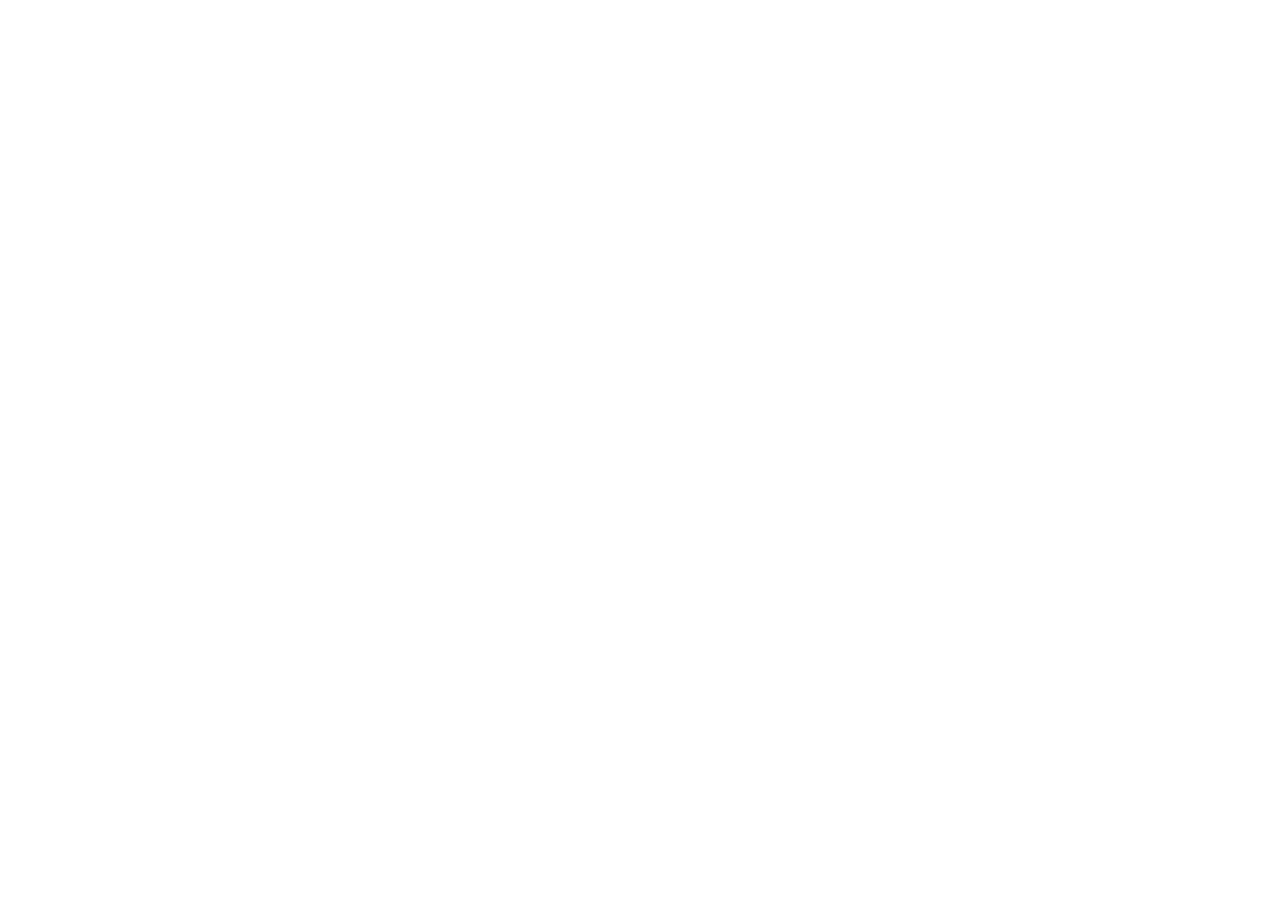
==== index.html @ efe23a57 "Add files via upload" ====
<!doctype html>
<html lang="ja">
<head>
  <meta charset="utf-8">
  <meta name="viewport" content="width=device-width, initial-scale=1">
  <meta name="theme-color" content="#F2EBDD">
  <title>審神者管理ツール</title>
  <link rel="stylesheet" href="assets/main.css">
</head>
<body>
  <div id="app"></div>
  <script src="assets/app.js"></script>
</body>
</html>
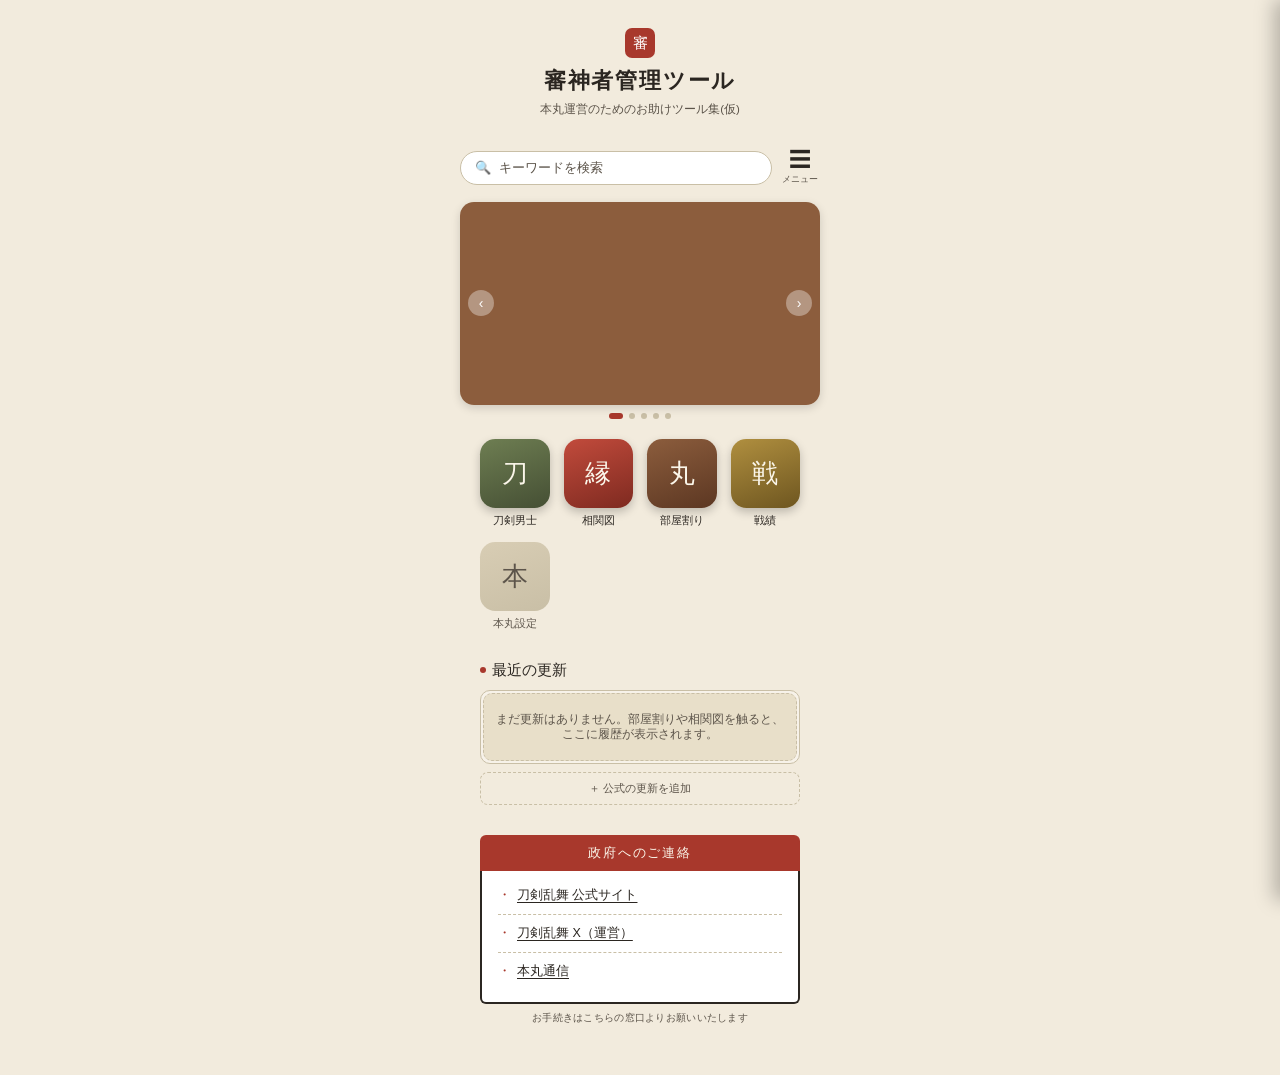
==== commit 16e9c304: "Update index.html" ====
--- a/index.html
+++ b/index.html
@@ -1,14 +1,14 @@
-<!doctype html>
-<html lang="ja">
-<head>
-  <meta charset="utf-8">
-  <meta name="viewport" content="width=device-width, initial-scale=1">
-  <meta name="theme-color" content="#F2EBDD">
-  <title>審神者管理ツール</title>
-  <link rel="stylesheet" href="assets/main.css">
-</head>
-<body>
-  <div id="app"></div>
-  <script src="assets/app.js"></script>
-</body>
+<!doctype html>
+<html lang="ja">
+<head>
+  <meta charset="utf-8">
+  <meta name="viewport" content="width=device-width, initial-scale=1">
+  <meta name="theme-color" content="#F2EBDD">
+  <title>審神者管理ツール</title>
+  <link rel="stylesheet" href="assets/main.css">
+</head>
+<body>
+  <div id="app"></div>
+  <script src="assets/app.js?v=kebiishi-1"></script>
+</body>
 </html>
--- a/assets/main.css
+++ b/assets/main.css
@@ -0,0 +1,516 @@
+html, body {
+    margin: 0;
+    min-height: 100%;
+    background: #F2EBDD;
+  }
+  #app {
+    --paper: #F2EBDD;
+    --paper-deep: #E8DFC9;
+    --wood: #7A4B32;
+    --wood-dark: #5C3722;
+    --moss: #5B6B45;
+    --gold: #9C7A2E;
+    --hanko: #A8382C;
+    --ink: #2B2621;
+    --ink-soft: #5C544A;
+    --tag-border: #C9BFA6;
+
+    font-family: "Hiragino Kaku Gothic ProN", "Yu Gothic", "Noto Sans JP", sans-serif;
+    color: var(--ink);
+    background: var(--paper);
+    min-height: 100vh;
+    box-sizing: border-box;
+    -webkit-tap-highlight-color: transparent;
+  }
+  #app * { box-sizing: border-box; }
+
+  .view { display: none; min-height: 100vh; }
+  .view.active { display: block; }
+
+  /* ---- ホーム画面 ---- */
+  #home-view { padding: 28px 16px 40px; }
+  .home-header { margin-bottom: 30px; text-align: center; }
+  .home-header .seal {
+    display: inline-flex;
+    align-items: center;
+    justify-content: center;
+    width: 30px; height: 30px;
+    border-radius: 7px;
+    background: var(--hanko);
+    color: #fff;
+    font-size: 15px;
+    font-family: "Hiragino Mincho ProN", serif;
+    margin-bottom: 8px;
+  }
+  .home-header h1 {
+    font-family: "Hiragino Mincho ProN", "Yu Mincho", serif;
+    font-size: 22px;
+    letter-spacing: 0.08em;
+    margin: 0 0 6px;
+  }
+  .home-header p {
+    font-size: 11.5px;
+    color: var(--ink-soft);
+    margin: 0;
+  }
+
+  .search-row {
+    display: flex;
+    align-items: center;
+    gap: 8px;
+    width: 100%;
+    max-width: 360px;
+    margin: 0 auto 14px;
+  }
+  .search-bar {
+    flex: 1;
+    display: flex;
+    align-items: center;
+    gap: 6px;
+    background: #fff;
+    border: 1px solid var(--tag-border);
+    border-radius: 999px;
+    padding: 7px 14px;
+  }
+  .search-icon { font-size: 13px; color: var(--ink-soft); flex-shrink: 0; }
+  .search-input-wrap {
+    flex: 1;
+    min-width: 0;
+    height: 18px;
+    position: relative;
+    overflow: hidden;
+  }
+  .search-input {
+    position: absolute;
+    left: 0; top: 50%;
+    width: 128%;
+    border: none;
+    outline: none;
+    background: transparent;
+    font-family: inherit;
+    font-size: 16px;
+    color: var(--ink);
+    transform: translateY(-50%) scale(0.8125);
+    transform-origin: left center;
+  }
+  .search-input::placeholder { color: var(--ink-soft); }
+
+  .menu-wrap { position: relative; flex-shrink: 0; }
+  .menu-btn {
+    display: flex;
+    flex-direction: column;
+    align-items: center;
+    gap: 2px;
+    background: none;
+    border: none;
+    font-family: inherit;
+    color: var(--ink);
+    padding: 2px;
+  }
+  .menu-icon { font-size: 22px; line-height: 1; }
+  .menu-label { font-size: 9px; color: var(--ink-soft); }
+
+  .menu-overlay {
+    position: fixed;
+    inset: 0;
+    background: rgba(20, 16, 12, 0);
+    z-index: 900;
+    pointer-events: none;
+    transition: background 0.3s ease;
+  }
+  .menu-overlay.open {
+    background: rgba(20, 16, 12, 0.45);
+    pointer-events: auto;
+  }
+  .menu-panel {
+    position: fixed;
+    top: 0; right: 0;
+    width: 82%;
+    max-width: 300px;
+    height: 100%;
+    background: var(--paper);
+    box-shadow: -6px 0 18px rgba(0,0,0,0.25);
+    transform: translateX(100%);
+    transition: transform 0.32s ease;
+    z-index: 901;
+    overflow-y: auto;
+  }
+  .menu-panel.open { transform: translateX(0); }
+  .menu-panel-head {
+    background: linear-gradient(160deg, #8C5D3D, var(--wood-dark));
+    padding: 20px 16px 26px;
+    position: relative;
+  }
+  .menu-close {
+    position: absolute;
+    top: 14px; right: 14px;
+    background: none;
+    border: none;
+    color: #FBF6EA;
+    display: flex;
+    flex-direction: column;
+    align-items: center;
+    gap: 2px;
+    font-family: inherit;
+  }
+  .menu-close .x { font-size: 20px; line-height: 1; }
+  .menu-close .lbl { font-size: 9px; }
+  .menu-panel-head .seal-name {
+    color: #FBF6EA;
+    font-family: "Hiragino Mincho ProN", "Yu Mincho", serif;
+    font-size: 15px;
+    letter-spacing: 0.05em;
+    margin-top: 6px;
+  }
+  .menu-section-title {
+    font-family: "Hiragino Mincho ProN", "Yu Mincho", serif;
+    font-size: 15px;
+    padding: 18px 16px 6px;
+    text-decoration: underline;
+    text-decoration-style: wavy;
+    text-decoration-color: var(--hanko);
+    text-underline-offset: 5px;
+    display: inline-block;
+    margin: 0 16px;
+  }
+  .menu-list { padding: 6px 6px 24px; }
+  .menu-row {
+    display: flex;
+    align-items: center;
+    gap: 12px;
+    padding: 12px 12px;
+    border-radius: 8px;
+    font-size: 13px;
+    color: var(--ink);
+    background: none;
+    border: none;
+    width: 100%;
+    text-align: left;
+    font-family: inherit;
+  }
+  .menu-row:active { background: var(--paper-deep); }
+  .menu-row .row-icon {
+    width: 26px; height: 26px;
+    border-radius: 7px;
+    display: flex; align-items: center; justify-content: center;
+    font-family: "Hiragino Mincho ProN", serif;
+    font-size: 12px;
+    color: #FBF6EA;
+    flex-shrink: 0;
+  }
+  .menu-row.disabled { color: var(--ink-soft); }
+  .menu-row.disabled .row-icon { background: var(--tag-border) !important; }
+  .menu-row .row-tag {
+    margin-left: auto;
+    font-size: 9.5px;
+    color: var(--ink-soft);
+    background: var(--paper-deep);
+    padding: 2px 7px;
+    border-radius: 999px;
+  }
+
+  .banner-wrap {
+    position: relative;
+    width: 100%;
+    max-width: 360px;
+    margin: 0 auto 6px;
+    aspect-ratio: 16 / 9;
+    border-radius: 14px;
+    overflow: hidden;
+    box-shadow: 0 3px 10px rgba(0,0,0,0.15);
+  }
+  .banner-track {
+    display: flex;
+    height: 100%;
+    transition: transform 0.45s ease;
+  }
+  .banner-slide {
+    flex-shrink: 0;
+    width: 100%;
+    height: 100%;
+    display: flex;
+    align-items: center;
+    justify-content: center;
+    color: #FBF6EA;
+    font-family: "Hiragino Mincho ProN", "Yu Mincho", serif;
+    font-size: 14px;
+    letter-spacing: 0.05em;
+  }
+  .banner-arrow {
+    position: absolute;
+    top: 50%;
+    transform: translateY(-50%);
+    width: 26px; height: 26px;
+    border-radius: 50%;
+    border: none;
+    background: rgba(255,255,255,0.35);
+    color: #fff;
+    font-size: 14px;
+    line-height: 1;
+    display: flex;
+    align-items: center;
+    justify-content: center;
+  }
+  .banner-arrow.prev { left: 8px; }
+  .banner-arrow.next { right: 8px; }
+  .banner-dots {
+    display: flex;
+    justify-content: center;
+    gap: 6px;
+    margin: 8px 0 20px;
+  }
+  .banner-dot {
+    width: 6px; height: 6px;
+    border-radius: 50%;
+    background: var(--tag-border);
+    border: none;
+    padding: 0;
+  }
+  .banner-dot.active { background: var(--hanko); width: 14px; border-radius: 999px; transition: width 0.2s; }
+
+  .icon-grid {
+    display: grid;
+    grid-template-columns: repeat(4, 1fr);
+    gap: 14px;
+    max-width: 320px;
+    margin: 0 auto;
+  }
+  .app-icon-btn {
+    background: none;
+    border: none;
+    font-family: inherit;
+    display: flex;
+    flex-direction: column;
+    align-items: center;
+    gap: 6px;
+    padding: 0;
+  }
+  .app-icon-glyph {
+    width: 100%;
+    aspect-ratio: 1 / 1;
+    border-radius: 22%;
+    display: flex;
+    align-items: center;
+    justify-content: center;
+    font-family: "Hiragino Mincho ProN", "Yu Mincho", serif;
+    font-size: 26px;
+    color: #FBF6EA;
+    box-shadow: 0 4px 10px rgba(0,0,0,0.22);
+  }
+  .app-icon-glyph.rooms { background: linear-gradient(160deg, #8C5D3D, var(--wood-dark)); }
+  .app-icon-glyph.network { background: linear-gradient(160deg, #C24B3C, #7E2A20); }
+  .app-icon-glyph.master { background: linear-gradient(160deg, #6E7E52, #454F34); }
+  .app-icon-glyph.expcalc { background: linear-gradient(160deg, #B08F3F, #6E5620); }
+  .app-icon-glyph.soon {
+    background: linear-gradient(160deg, #D8CDB4, var(--tag-border));
+    color: var(--ink-soft);
+    box-shadow: none;
+  }
+  .app-icon-btn:active .app-icon-glyph { transform: scale(0.94); }
+  .app-icon-label {
+    font-size: 10.5px;
+    color: var(--ink);
+    text-align: center;
+    line-height: 1.3;
+  }
+  .app-icon-btn.soon .app-icon-label { color: var(--ink-soft); }
+
+  .home-note {
+    max-width: 320px;
+    margin: 34px auto 0;
+    font-size: 11px;
+    color: var(--ink-soft);
+    text-align: center;
+    line-height: 1.7;
+  }
+
+  .feed-section {
+    max-width: 320px;
+    margin: 30px auto 0;
+  }
+  .feed-title {
+    display: flex;
+    align-items: center;
+    gap: 6px;
+    font-family: "Hiragino Mincho ProN", "Yu Mincho", serif;
+    font-size: 15px;
+    margin-bottom: 10px;
+  }
+  .feed-title .dot {
+    width: 6px; height: 6px; border-radius: 50%;
+    background: var(--hanko);
+  }
+  .feed-list {
+    display: flex;
+    flex-direction: column;
+    gap: 7px;
+    max-height: 195px;
+    overflow-y: auto;
+    padding: 2px;
+    border: 1px solid var(--tag-border);
+    border-radius: 10px;
+    background: rgba(255,255,255,0.35);
+  }
+  .feed-item {
+    display: flex;
+    align-items: center;
+    gap: 8px;
+    background: var(--paper-deep);
+    border: 1px solid var(--tag-border);
+    border-radius: 8px;
+    padding: 6px 10px;
+  }
+  .feed-icon {
+    flex-shrink: 0;
+    width: 18px; height: 18px;
+    border-radius: 5px;
+    display: flex; align-items: center; justify-content: center;
+    font-family: "Hiragino Mincho ProN", serif;
+    font-size: 9.5px;
+    color: #FBF6EA;
+  }
+  .feed-icon.rooms { background: var(--wood); }
+  .feed-icon.network { background: var(--hanko); }
+  .feed-icon.master { background: var(--moss); }
+  .feed-icon.expcalc { background: var(--gold); }
+  .feed-icon.x { background: #14171A; font-family: sans-serif; font-weight: 700; }
+  .feed-text {
+    flex: 1;
+    min-width: 0;
+    font-size: 11.5px;
+    line-height: 1.4;
+    overflow: hidden;
+    text-overflow: ellipsis;
+    white-space: nowrap;
+  }
+  .feed-time {
+    flex-shrink: 0;
+    font-size: 9.5px;
+    color: var(--ink-soft);
+  }
+  .feed-item.linked { cursor: pointer; }
+  .feed-empty {
+    font-size: 11.5px;
+    color: var(--ink-soft);
+    text-align: center;
+    padding: 18px 10px;
+    background: var(--paper-deep);
+    border: 1px dashed var(--tag-border);
+    border-radius: 9px;
+  }
+
+  .feed-add-toggle {
+    width: 100%;
+    background: none;
+    border: 1px dashed var(--tag-border);
+    border-radius: 8px;
+    padding: 8px;
+    font-size: 11px;
+    font-family: inherit;
+    color: var(--ink-soft);
+    margin-top: 8px;
+  }
+  .feed-add-form {
+    display: none;
+    margin-top: 8px;
+    background: var(--paper-deep);
+    border: 1px solid var(--tag-border);
+    border-radius: 9px;
+    padding: 10px;
+  }
+  .feed-add-form.open { display: block; }
+  .feed-add-form select,
+  .feed-add-form input {
+    width: 100%;
+    background: #fff;
+    border: 1px solid var(--tag-border);
+    border-radius: 6px;
+    padding: 7px 8px;
+    font-size: 16px;
+    font-family: inherit;
+    margin-bottom: 7px;
+  }
+  .feed-add-submit {
+    width: 100%;
+    background: var(--hanko);
+    color: #FBF6EA;
+    border: none;
+    border-radius: 7px;
+    padding: 9px;
+    font-size: 12px;
+    font-family: inherit;
+  }
+
+  .gov-section {
+    max-width: 320px;
+    margin: 30px auto 10px;
+  }
+  .gov-banner {
+    background: var(--hanko);
+    color: #FBF6EA;
+    text-align: center;
+    padding: 9px;
+    font-family: "Hiragino Mincho ProN", "Yu Mincho", serif;
+    font-size: 13px;
+    letter-spacing: 0.15em;
+    border-radius: 6px 6px 0 0;
+  }
+  .gov-box {
+    border: 2px solid var(--ink);
+    border-top: none;
+    background: #fff;
+    padding: 6px 16px 12px;
+    border-radius: 0 0 6px 6px;
+  }
+  .gov-link {
+    display: flex;
+    align-items: baseline;
+    gap: 6px;
+    font-size: 12.5px;
+    color: var(--ink);
+    text-decoration: none;
+    padding: 10px 0;
+    border-bottom: 1px dashed var(--tag-border);
+  }
+  .gov-link:last-of-type { border-bottom: none; }
+  .gov-link .gov-mark { color: var(--hanko); font-family: "Hiragino Mincho ProN", serif; flex-shrink: 0; }
+  .gov-link .gov-name { text-decoration: underline; text-underline-offset: 3px; }
+  .gov-note {
+    font-size: 9.5px;
+    color: var(--ink-soft);
+    text-align: center;
+    margin-top: 8px;
+    letter-spacing: 0.03em;
+  }
+
+  /* ---- サブビュー(iframe側) ---- */
+  .sub-topbar {
+    display: flex;
+    align-items: center;
+    gap: 10px;
+    padding: 10px 14px;
+    background: var(--paper-deep);
+    border-bottom: 1px solid var(--tag-border);
+  }
+  .back-btn {
+    background: var(--wood);
+    color: #FBF6EA;
+    border: none;
+    border-radius: 999px;
+    padding: 7px 14px;
+    font-size: 12px;
+    font-family: inherit;
+  }
+  .back-btn:active { background: var(--wood-dark); }
+  .sub-topbar .sub-title {
+    font-family: "Hiragino Mincho ProN", "Yu Mincho", serif;
+    font-size: 14px;
+  }
+  .sub-frame-wrap { height: calc(100vh - 44px); }
+  .sub-frame-wrap iframe {
+    width: 100%;
+    height: 100%;
+    border: none;
+    display: block;
+  }
+
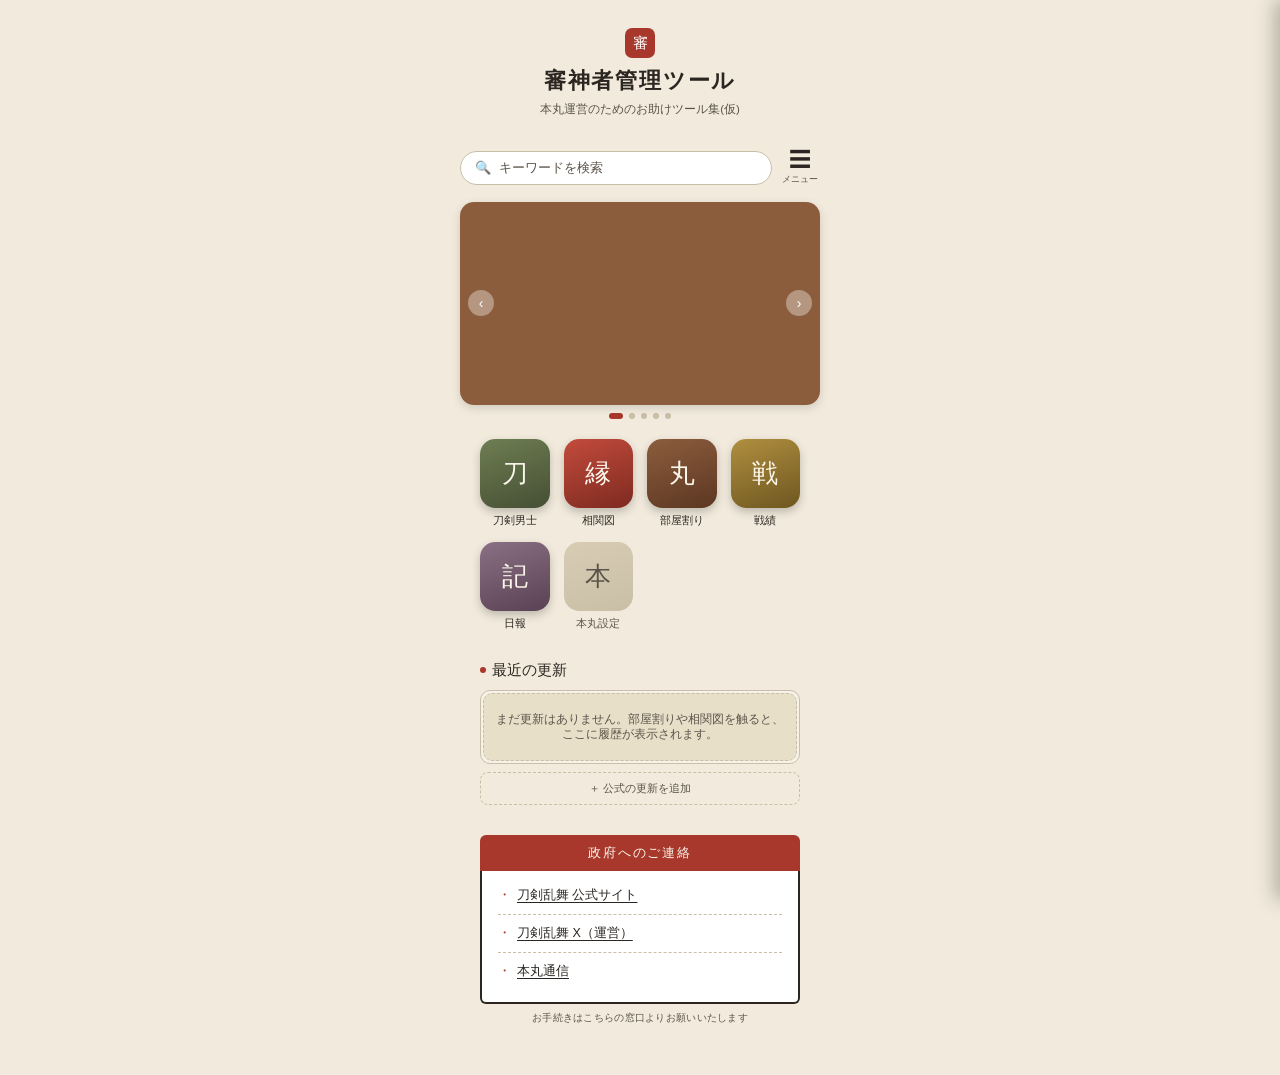
==== commit b4ea4668: "Update index.html" ====
--- a/index.html
+++ b/index.html
@@ -5,10 +5,10 @@
   <meta name="viewport" content="width=device-width, initial-scale=1">
   <meta name="theme-color" content="#F2EBDD">
   <title>審神者管理ツール</title>
-  <link rel="stylesheet" href="assets/main.css">
+  <link rel="stylesheet" href="assets/main.css?v=journal-menu-1">
 </head>
 <body>
   <div id="app"></div>
-  <script src="assets/app.js?v=kebiishi-1"></script>
+  <script src="assets/app.js?v=references-2"></script>
 </body>
 </html>
--- a/assets/main.css
+++ b/assets/main.css
@@ -1,516 +1,518 @@
-html, body {
-    margin: 0;
-    min-height: 100%;
-    background: #F2EBDD;
-  }
-  #app {
-    --paper: #F2EBDD;
-    --paper-deep: #E8DFC9;
-    --wood: #7A4B32;
-    --wood-dark: #5C3722;
-    --moss: #5B6B45;
-    --gold: #9C7A2E;
-    --hanko: #A8382C;
-    --ink: #2B2621;
-    --ink-soft: #5C544A;
-    --tag-border: #C9BFA6;
-
-    font-family: "Hiragino Kaku Gothic ProN", "Yu Gothic", "Noto Sans JP", sans-serif;
-    color: var(--ink);
-    background: var(--paper);
-    min-height: 100vh;
-    box-sizing: border-box;
-    -webkit-tap-highlight-color: transparent;
-  }
-  #app * { box-sizing: border-box; }
-
-  .view { display: none; min-height: 100vh; }
-  .view.active { display: block; }
-
-  /* ---- ホーム画面 ---- */
-  #home-view { padding: 28px 16px 40px; }
-  .home-header { margin-bottom: 30px; text-align: center; }
-  .home-header .seal {
-    display: inline-flex;
-    align-items: center;
-    justify-content: center;
-    width: 30px; height: 30px;
-    border-radius: 7px;
-    background: var(--hanko);
-    color: #fff;
-    font-size: 15px;
-    font-family: "Hiragino Mincho ProN", serif;
-    margin-bottom: 8px;
-  }
-  .home-header h1 {
-    font-family: "Hiragino Mincho ProN", "Yu Mincho", serif;
-    font-size: 22px;
-    letter-spacing: 0.08em;
-    margin: 0 0 6px;
-  }
-  .home-header p {
-    font-size: 11.5px;
-    color: var(--ink-soft);
-    margin: 0;
-  }
-
-  .search-row {
-    display: flex;
-    align-items: center;
-    gap: 8px;
-    width: 100%;
-    max-width: 360px;
-    margin: 0 auto 14px;
-  }
-  .search-bar {
-    flex: 1;
-    display: flex;
-    align-items: center;
-    gap: 6px;
-    background: #fff;
-    border: 1px solid var(--tag-border);
-    border-radius: 999px;
-    padding: 7px 14px;
-  }
-  .search-icon { font-size: 13px; color: var(--ink-soft); flex-shrink: 0; }
-  .search-input-wrap {
-    flex: 1;
-    min-width: 0;
-    height: 18px;
-    position: relative;
-    overflow: hidden;
-  }
-  .search-input {
-    position: absolute;
-    left: 0; top: 50%;
-    width: 128%;
-    border: none;
-    outline: none;
-    background: transparent;
-    font-family: inherit;
-    font-size: 16px;
-    color: var(--ink);
-    transform: translateY(-50%) scale(0.8125);
-    transform-origin: left center;
-  }
-  .search-input::placeholder { color: var(--ink-soft); }
-
-  .menu-wrap { position: relative; flex-shrink: 0; }
-  .menu-btn {
-    display: flex;
-    flex-direction: column;
-    align-items: center;
-    gap: 2px;
-    background: none;
-    border: none;
-    font-family: inherit;
-    color: var(--ink);
-    padding: 2px;
-  }
-  .menu-icon { font-size: 22px; line-height: 1; }
-  .menu-label { font-size: 9px; color: var(--ink-soft); }
-
-  .menu-overlay {
-    position: fixed;
-    inset: 0;
-    background: rgba(20, 16, 12, 0);
-    z-index: 900;
-    pointer-events: none;
-    transition: background 0.3s ease;
-  }
-  .menu-overlay.open {
-    background: rgba(20, 16, 12, 0.45);
-    pointer-events: auto;
-  }
-  .menu-panel {
-    position: fixed;
-    top: 0; right: 0;
-    width: 82%;
-    max-width: 300px;
-    height: 100%;
-    background: var(--paper);
-    box-shadow: -6px 0 18px rgba(0,0,0,0.25);
-    transform: translateX(100%);
-    transition: transform 0.32s ease;
-    z-index: 901;
-    overflow-y: auto;
-  }
-  .menu-panel.open { transform: translateX(0); }
-  .menu-panel-head {
-    background: linear-gradient(160deg, #8C5D3D, var(--wood-dark));
-    padding: 20px 16px 26px;
-    position: relative;
-  }
-  .menu-close {
-    position: absolute;
-    top: 14px; right: 14px;
-    background: none;
-    border: none;
-    color: #FBF6EA;
-    display: flex;
-    flex-direction: column;
-    align-items: center;
-    gap: 2px;
-    font-family: inherit;
-  }
-  .menu-close .x { font-size: 20px; line-height: 1; }
-  .menu-close .lbl { font-size: 9px; }
-  .menu-panel-head .seal-name {
-    color: #FBF6EA;
-    font-family: "Hiragino Mincho ProN", "Yu Mincho", serif;
-    font-size: 15px;
-    letter-spacing: 0.05em;
-    margin-top: 6px;
-  }
-  .menu-section-title {
-    font-family: "Hiragino Mincho ProN", "Yu Mincho", serif;
-    font-size: 15px;
-    padding: 18px 16px 6px;
-    text-decoration: underline;
-    text-decoration-style: wavy;
-    text-decoration-color: var(--hanko);
-    text-underline-offset: 5px;
-    display: inline-block;
-    margin: 0 16px;
-  }
-  .menu-list { padding: 6px 6px 24px; }
-  .menu-row {
-    display: flex;
-    align-items: center;
-    gap: 12px;
-    padding: 12px 12px;
-    border-radius: 8px;
-    font-size: 13px;
-    color: var(--ink);
-    background: none;
-    border: none;
-    width: 100%;
-    text-align: left;
-    font-family: inherit;
-  }
-  .menu-row:active { background: var(--paper-deep); }
-  .menu-row .row-icon {
-    width: 26px; height: 26px;
-    border-radius: 7px;
-    display: flex; align-items: center; justify-content: center;
-    font-family: "Hiragino Mincho ProN", serif;
-    font-size: 12px;
-    color: #FBF6EA;
-    flex-shrink: 0;
-  }
-  .menu-row.disabled { color: var(--ink-soft); }
-  .menu-row.disabled .row-icon { background: var(--tag-border) !important; }
-  .menu-row .row-tag {
-    margin-left: auto;
-    font-size: 9.5px;
-    color: var(--ink-soft);
-    background: var(--paper-deep);
-    padding: 2px 7px;
-    border-radius: 999px;
-  }
-
-  .banner-wrap {
-    position: relative;
-    width: 100%;
-    max-width: 360px;
-    margin: 0 auto 6px;
-    aspect-ratio: 16 / 9;
-    border-radius: 14px;
-    overflow: hidden;
-    box-shadow: 0 3px 10px rgba(0,0,0,0.15);
-  }
-  .banner-track {
-    display: flex;
-    height: 100%;
-    transition: transform 0.45s ease;
-  }
-  .banner-slide {
-    flex-shrink: 0;
-    width: 100%;
-    height: 100%;
-    display: flex;
-    align-items: center;
-    justify-content: center;
-    color: #FBF6EA;
-    font-family: "Hiragino Mincho ProN", "Yu Mincho", serif;
-    font-size: 14px;
-    letter-spacing: 0.05em;
-  }
-  .banner-arrow {
-    position: absolute;
-    top: 50%;
-    transform: translateY(-50%);
-    width: 26px; height: 26px;
-    border-radius: 50%;
-    border: none;
-    background: rgba(255,255,255,0.35);
-    color: #fff;
-    font-size: 14px;
-    line-height: 1;
-    display: flex;
-    align-items: center;
-    justify-content: center;
-  }
-  .banner-arrow.prev { left: 8px; }
-  .banner-arrow.next { right: 8px; }
-  .banner-dots {
-    display: flex;
-    justify-content: center;
-    gap: 6px;
-    margin: 8px 0 20px;
-  }
-  .banner-dot {
-    width: 6px; height: 6px;
-    border-radius: 50%;
-    background: var(--tag-border);
-    border: none;
-    padding: 0;
-  }
-  .banner-dot.active { background: var(--hanko); width: 14px; border-radius: 999px; transition: width 0.2s; }
-
-  .icon-grid {
-    display: grid;
-    grid-template-columns: repeat(4, 1fr);
-    gap: 14px;
-    max-width: 320px;
-    margin: 0 auto;
-  }
-  .app-icon-btn {
-    background: none;
-    border: none;
-    font-family: inherit;
-    display: flex;
-    flex-direction: column;
-    align-items: center;
-    gap: 6px;
-    padding: 0;
-  }
-  .app-icon-glyph {
-    width: 100%;
-    aspect-ratio: 1 / 1;
-    border-radius: 22%;
-    display: flex;
-    align-items: center;
-    justify-content: center;
-    font-family: "Hiragino Mincho ProN", "Yu Mincho", serif;
-    font-size: 26px;
-    color: #FBF6EA;
-    box-shadow: 0 4px 10px rgba(0,0,0,0.22);
-  }
-  .app-icon-glyph.rooms { background: linear-gradient(160deg, #8C5D3D, var(--wood-dark)); }
-  .app-icon-glyph.network { background: linear-gradient(160deg, #C24B3C, #7E2A20); }
-  .app-icon-glyph.master { background: linear-gradient(160deg, #6E7E52, #454F34); }
-  .app-icon-glyph.expcalc { background: linear-gradient(160deg, #B08F3F, #6E5620); }
-  .app-icon-glyph.soon {
-    background: linear-gradient(160deg, #D8CDB4, var(--tag-border));
-    color: var(--ink-soft);
-    box-shadow: none;
-  }
-  .app-icon-btn:active .app-icon-glyph { transform: scale(0.94); }
-  .app-icon-label {
-    font-size: 10.5px;
-    color: var(--ink);
-    text-align: center;
-    line-height: 1.3;
-  }
-  .app-icon-btn.soon .app-icon-label { color: var(--ink-soft); }
-
-  .home-note {
-    max-width: 320px;
-    margin: 34px auto 0;
-    font-size: 11px;
-    color: var(--ink-soft);
-    text-align: center;
-    line-height: 1.7;
-  }
-
-  .feed-section {
-    max-width: 320px;
-    margin: 30px auto 0;
-  }
-  .feed-title {
-    display: flex;
-    align-items: center;
-    gap: 6px;
-    font-family: "Hiragino Mincho ProN", "Yu Mincho", serif;
-    font-size: 15px;
-    margin-bottom: 10px;
-  }
-  .feed-title .dot {
-    width: 6px; height: 6px; border-radius: 50%;
-    background: var(--hanko);
-  }
-  .feed-list {
-    display: flex;
-    flex-direction: column;
-    gap: 7px;
-    max-height: 195px;
-    overflow-y: auto;
-    padding: 2px;
-    border: 1px solid var(--tag-border);
-    border-radius: 10px;
-    background: rgba(255,255,255,0.35);
-  }
-  .feed-item {
-    display: flex;
-    align-items: center;
-    gap: 8px;
-    background: var(--paper-deep);
-    border: 1px solid var(--tag-border);
-    border-radius: 8px;
-    padding: 6px 10px;
-  }
-  .feed-icon {
-    flex-shrink: 0;
-    width: 18px; height: 18px;
-    border-radius: 5px;
-    display: flex; align-items: center; justify-content: center;
-    font-family: "Hiragino Mincho ProN", serif;
-    font-size: 9.5px;
-    color: #FBF6EA;
-  }
-  .feed-icon.rooms { background: var(--wood); }
-  .feed-icon.network { background: var(--hanko); }
-  .feed-icon.master { background: var(--moss); }
-  .feed-icon.expcalc { background: var(--gold); }
-  .feed-icon.x { background: #14171A; font-family: sans-serif; font-weight: 700; }
-  .feed-text {
-    flex: 1;
-    min-width: 0;
-    font-size: 11.5px;
-    line-height: 1.4;
-    overflow: hidden;
-    text-overflow: ellipsis;
-    white-space: nowrap;
-  }
-  .feed-time {
-    flex-shrink: 0;
-    font-size: 9.5px;
-    color: var(--ink-soft);
-  }
-  .feed-item.linked { cursor: pointer; }
-  .feed-empty {
-    font-size: 11.5px;
-    color: var(--ink-soft);
-    text-align: center;
-    padding: 18px 10px;
-    background: var(--paper-deep);
-    border: 1px dashed var(--tag-border);
-    border-radius: 9px;
-  }
-
-  .feed-add-toggle {
-    width: 100%;
-    background: none;
-    border: 1px dashed var(--tag-border);
-    border-radius: 8px;
-    padding: 8px;
-    font-size: 11px;
-    font-family: inherit;
-    color: var(--ink-soft);
-    margin-top: 8px;
-  }
-  .feed-add-form {
-    display: none;
-    margin-top: 8px;
-    background: var(--paper-deep);
-    border: 1px solid var(--tag-border);
-    border-radius: 9px;
-    padding: 10px;
-  }
-  .feed-add-form.open { display: block; }
-  .feed-add-form select,
-  .feed-add-form input {
-    width: 100%;
-    background: #fff;
-    border: 1px solid var(--tag-border);
-    border-radius: 6px;
-    padding: 7px 8px;
-    font-size: 16px;
-    font-family: inherit;
-    margin-bottom: 7px;
-  }
-  .feed-add-submit {
-    width: 100%;
-    background: var(--hanko);
-    color: #FBF6EA;
-    border: none;
-    border-radius: 7px;
-    padding: 9px;
-    font-size: 12px;
-    font-family: inherit;
-  }
-
-  .gov-section {
-    max-width: 320px;
-    margin: 30px auto 10px;
-  }
-  .gov-banner {
-    background: var(--hanko);
-    color: #FBF6EA;
-    text-align: center;
-    padding: 9px;
-    font-family: "Hiragino Mincho ProN", "Yu Mincho", serif;
-    font-size: 13px;
-    letter-spacing: 0.15em;
-    border-radius: 6px 6px 0 0;
-  }
-  .gov-box {
-    border: 2px solid var(--ink);
-    border-top: none;
-    background: #fff;
-    padding: 6px 16px 12px;
-    border-radius: 0 0 6px 6px;
-  }
-  .gov-link {
-    display: flex;
-    align-items: baseline;
-    gap: 6px;
-    font-size: 12.5px;
-    color: var(--ink);
-    text-decoration: none;
-    padding: 10px 0;
-    border-bottom: 1px dashed var(--tag-border);
-  }
-  .gov-link:last-of-type { border-bottom: none; }
-  .gov-link .gov-mark { color: var(--hanko); font-family: "Hiragino Mincho ProN", serif; flex-shrink: 0; }
-  .gov-link .gov-name { text-decoration: underline; text-underline-offset: 3px; }
-  .gov-note {
-    font-size: 9.5px;
-    color: var(--ink-soft);
-    text-align: center;
-    margin-top: 8px;
-    letter-spacing: 0.03em;
-  }
-
-  /* ---- サブビュー(iframe側) ---- */
-  .sub-topbar {
-    display: flex;
-    align-items: center;
-    gap: 10px;
-    padding: 10px 14px;
-    background: var(--paper-deep);
-    border-bottom: 1px solid var(--tag-border);
-  }
-  .back-btn {
-    background: var(--wood);
-    color: #FBF6EA;
-    border: none;
-    border-radius: 999px;
-    padding: 7px 14px;
-    font-size: 12px;
-    font-family: inherit;
-  }
-  .back-btn:active { background: var(--wood-dark); }
-  .sub-topbar .sub-title {
-    font-family: "Hiragino Mincho ProN", "Yu Mincho", serif;
-    font-size: 14px;
-  }
-  .sub-frame-wrap { height: calc(100vh - 44px); }
-  .sub-frame-wrap iframe {
-    width: 100%;
-    height: 100%;
-    border: none;
-    display: block;
-  }
-
+html, body {
+    margin: 0;
+    min-height: 100%;
+    background: #F2EBDD;
+  }
+  #app {
+    --paper: #F2EBDD;
+    --paper-deep: #E8DFC9;
+    --wood: #7A4B32;
+    --wood-dark: #5C3722;
+    --moss: #5B6B45;
+    --gold: #9C7A2E;
+    --hanko: #A8382C;
+    --ink: #2B2621;
+    --ink-soft: #5C544A;
+    --tag-border: #C9BFA6;
+
+    font-family: "Hiragino Kaku Gothic ProN", "Yu Gothic", "Noto Sans JP", sans-serif;
+    color: var(--ink);
+    background: var(--paper);
+    min-height: 100vh;
+    box-sizing: border-box;
+    -webkit-tap-highlight-color: transparent;
+  }
+  #app * { box-sizing: border-box; }
+
+  .view { display: none; min-height: 100vh; }
+  .view.active { display: block; }
+
+  /* ---- ホーム画面 ---- */
+  #home-view { padding: 28px 16px 40px; }
+  .home-header { margin-bottom: 30px; text-align: center; }
+  .home-header .seal {
+    display: inline-flex;
+    align-items: center;
+    justify-content: center;
+    width: 30px; height: 30px;
+    border-radius: 7px;
+    background: var(--hanko);
+    color: #fff;
+    font-size: 15px;
+    font-family: "Hiragino Mincho ProN", serif;
+    margin-bottom: 8px;
+  }
+  .home-header h1 {
+    font-family: "Hiragino Mincho ProN", "Yu Mincho", serif;
+    font-size: 22px;
+    letter-spacing: 0.08em;
+    margin: 0 0 6px;
+  }
+  .home-header p {
+    font-size: 11.5px;
+    color: var(--ink-soft);
+    margin: 0;
+  }
+
+  .search-row {
+    display: flex;
+    align-items: center;
+    gap: 8px;
+    width: 100%;
+    max-width: 360px;
+    margin: 0 auto 14px;
+  }
+  .search-bar {
+    flex: 1;
+    display: flex;
+    align-items: center;
+    gap: 6px;
+    background: #fff;
+    border: 1px solid var(--tag-border);
+    border-radius: 999px;
+    padding: 7px 14px;
+  }
+  .search-icon { font-size: 13px; color: var(--ink-soft); flex-shrink: 0; }
+  .search-input-wrap {
+    flex: 1;
+    min-width: 0;
+    height: 18px;
+    position: relative;
+    overflow: hidden;
+  }
+  .search-input {
+    position: absolute;
+    left: 0; top: 50%;
+    width: 128%;
+    border: none;
+    outline: none;
+    background: transparent;
+    font-family: inherit;
+    font-size: 16px;
+    color: var(--ink);
+    transform: translateY(-50%) scale(0.8125);
+    transform-origin: left center;
+  }
+  .search-input::placeholder { color: var(--ink-soft); }
+
+  .menu-wrap { position: relative; flex-shrink: 0; }
+  .menu-btn {
+    display: flex;
+    flex-direction: column;
+    align-items: center;
+    gap: 2px;
+    background: none;
+    border: none;
+    font-family: inherit;
+    color: var(--ink);
+    padding: 2px;
+  }
+  .menu-icon { font-size: 22px; line-height: 1; }
+  .menu-label { font-size: 9px; color: var(--ink-soft); }
+
+  .menu-overlay {
+    position: fixed;
+    inset: 0;
+    background: rgba(20, 16, 12, 0);
+    z-index: 900;
+    pointer-events: none;
+    transition: background 0.3s ease;
+  }
+  .menu-overlay.open {
+    background: rgba(20, 16, 12, 0.45);
+    pointer-events: auto;
+  }
+  .menu-panel {
+    position: fixed;
+    top: 0; right: 0;
+    width: 82%;
+    max-width: 300px;
+    height: 100%;
+    background: var(--paper);
+    box-shadow: -6px 0 18px rgba(0,0,0,0.25);
+    transform: translateX(100%);
+    transition: transform 0.32s ease;
+    z-index: 901;
+    overflow-y: auto;
+  }
+  .menu-panel.open { transform: translateX(0); }
+  .menu-panel-head {
+    background: linear-gradient(160deg, #8C5D3D, var(--wood-dark));
+    padding: 20px 16px 26px;
+    position: relative;
+  }
+  .menu-close {
+    position: absolute;
+    top: 14px; right: 14px;
+    background: none;
+    border: none;
+    color: #FBF6EA;
+    display: flex;
+    flex-direction: column;
+    align-items: center;
+    gap: 2px;
+    font-family: inherit;
+  }
+  .menu-close .x { font-size: 20px; line-height: 1; }
+  .menu-close .lbl { font-size: 9px; }
+  .menu-panel-head .seal-name {
+    color: #FBF6EA;
+    font-family: "Hiragino Mincho ProN", "Yu Mincho", serif;
+    font-size: 15px;
+    letter-spacing: 0.05em;
+    margin-top: 6px;
+  }
+  .menu-section-title {
+    font-family: "Hiragino Mincho ProN", "Yu Mincho", serif;
+    font-size: 15px;
+    padding: 18px 16px 6px;
+    text-decoration: underline;
+    text-decoration-style: wavy;
+    text-decoration-color: var(--hanko);
+    text-underline-offset: 5px;
+    display: inline-block;
+    margin: 0 16px;
+  }
+  .menu-list { padding: 6px 6px 24px; }
+  .menu-row {
+    display: flex;
+    align-items: center;
+    gap: 12px;
+    padding: 12px 12px;
+    border-radius: 8px;
+    font-size: 13px;
+    color: var(--ink);
+    background: none;
+    border: none;
+    width: 100%;
+    text-align: left;
+    font-family: inherit;
+  }
+  .menu-row:active { background: var(--paper-deep); }
+  .menu-row .row-icon {
+    width: 26px; height: 26px;
+    border-radius: 7px;
+    display: flex; align-items: center; justify-content: center;
+    font-family: "Hiragino Mincho ProN", serif;
+    font-size: 12px;
+    color: #FBF6EA;
+    flex-shrink: 0;
+  }
+  .menu-row.disabled { color: var(--ink-soft); }
+  .menu-row.disabled .row-icon { background: var(--tag-border) !important; }
+  .menu-row .row-tag {
+    margin-left: auto;
+    font-size: 9.5px;
+    color: var(--ink-soft);
+    background: var(--paper-deep);
+    padding: 2px 7px;
+    border-radius: 999px;
+  }
+
+  .banner-wrap {
+    position: relative;
+    width: 100%;
+    max-width: 360px;
+    margin: 0 auto 6px;
+    aspect-ratio: 16 / 9;
+    border-radius: 14px;
+    overflow: hidden;
+    box-shadow: 0 3px 10px rgba(0,0,0,0.15);
+  }
+  .banner-track {
+    display: flex;
+    height: 100%;
+    transition: transform 0.45s ease;
+  }
+  .banner-slide {
+    flex-shrink: 0;
+    width: 100%;
+    height: 100%;
+    display: flex;
+    align-items: center;
+    justify-content: center;
+    color: #FBF6EA;
+    font-family: "Hiragino Mincho ProN", "Yu Mincho", serif;
+    font-size: 14px;
+    letter-spacing: 0.05em;
+  }
+  .banner-arrow {
+    position: absolute;
+    top: 50%;
+    transform: translateY(-50%);
+    width: 26px; height: 26px;
+    border-radius: 50%;
+    border: none;
+    background: rgba(255,255,255,0.35);
+    color: #fff;
+    font-size: 14px;
+    line-height: 1;
+    display: flex;
+    align-items: center;
+    justify-content: center;
+  }
+  .banner-arrow.prev { left: 8px; }
+  .banner-arrow.next { right: 8px; }
+  .banner-dots {
+    display: flex;
+    justify-content: center;
+    gap: 6px;
+    margin: 8px 0 20px;
+  }
+  .banner-dot {
+    width: 6px; height: 6px;
+    border-radius: 50%;
+    background: var(--tag-border);
+    border: none;
+    padding: 0;
+  }
+  .banner-dot.active { background: var(--hanko); width: 14px; border-radius: 999px; transition: width 0.2s; }
+
+  .icon-grid {
+    display: grid;
+    grid-template-columns: repeat(4, 1fr);
+    gap: 14px;
+    max-width: 320px;
+    margin: 0 auto;
+  }
+  .app-icon-btn {
+    background: none;
+    border: none;
+    font-family: inherit;
+    display: flex;
+    flex-direction: column;
+    align-items: center;
+    gap: 6px;
+    padding: 0;
+  }
+  .app-icon-glyph {
+    width: 100%;
+    aspect-ratio: 1 / 1;
+    border-radius: 22%;
+    display: flex;
+    align-items: center;
+    justify-content: center;
+    font-family: "Hiragino Mincho ProN", "Yu Mincho", serif;
+    font-size: 26px;
+    color: #FBF6EA;
+    box-shadow: 0 4px 10px rgba(0,0,0,0.22);
+  }
+  .app-icon-glyph.rooms { background: linear-gradient(160deg, #8C5D3D, var(--wood-dark)); }
+  .app-icon-glyph.network { background: linear-gradient(160deg, #C24B3C, #7E2A20); }
+  .app-icon-glyph.master { background: linear-gradient(160deg, #6E7E52, #454F34); }
+  .app-icon-glyph.expcalc { background: linear-gradient(160deg, #B08F3F, #6E5620); }
+  .app-icon-glyph.journal { background: linear-gradient(160deg, #8A7084, #594253); }
+  #open-journal:focus-visible { outline: 2px solid #70536B; outline-offset: 5px; border-radius: 5px; }
+  .app-icon-glyph.soon {
+    background: linear-gradient(160deg, #D8CDB4, var(--tag-border));
+    color: var(--ink-soft);
+    box-shadow: none;
+  }
+  .app-icon-btn:active .app-icon-glyph { transform: scale(0.94); }
+  .app-icon-label {
+    font-size: 10.5px;
+    color: var(--ink);
+    text-align: center;
+    line-height: 1.3;
+  }
+  .app-icon-btn.soon .app-icon-label { color: var(--ink-soft); }
+
+  .home-note {
+    max-width: 320px;
+    margin: 34px auto 0;
+    font-size: 11px;
+    color: var(--ink-soft);
+    text-align: center;
+    line-height: 1.7;
+  }
+
+  .feed-section {
+    max-width: 320px;
+    margin: 30px auto 0;
+  }
+  .feed-title {
+    display: flex;
+    align-items: center;
+    gap: 6px;
+    font-family: "Hiragino Mincho ProN", "Yu Mincho", serif;
+    font-size: 15px;
+    margin-bottom: 10px;
+  }
+  .feed-title .dot {
+    width: 6px; height: 6px; border-radius: 50%;
+    background: var(--hanko);
+  }
+  .feed-list {
+    display: flex;
+    flex-direction: column;
+    gap: 7px;
+    max-height: 195px;
+    overflow-y: auto;
+    padding: 2px;
+    border: 1px solid var(--tag-border);
+    border-radius: 10px;
+    background: rgba(255,255,255,0.35);
+  }
+  .feed-item {
+    display: flex;
+    align-items: center;
+    gap: 8px;
+    background: var(--paper-deep);
+    border: 1px solid var(--tag-border);
+    border-radius: 8px;
+    padding: 6px 10px;
+  }
+  .feed-icon {
+    flex-shrink: 0;
+    width: 18px; height: 18px;
+    border-radius: 5px;
+    display: flex; align-items: center; justify-content: center;
+    font-family: "Hiragino Mincho ProN", serif;
+    font-size: 9.5px;
+    color: #FBF6EA;
+  }
+  .feed-icon.rooms { background: var(--wood); }
+  .feed-icon.network { background: var(--hanko); }
+  .feed-icon.master { background: var(--moss); }
+  .feed-icon.expcalc { background: var(--gold); }
+  .feed-icon.x { background: #14171A; font-family: sans-serif; font-weight: 700; }
+  .feed-text {
+    flex: 1;
+    min-width: 0;
+    font-size: 11.5px;
+    line-height: 1.4;
+    overflow: hidden;
+    text-overflow: ellipsis;
+    white-space: nowrap;
+  }
+  .feed-time {
+    flex-shrink: 0;
+    font-size: 9.5px;
+    color: var(--ink-soft);
+  }
+  .feed-item.linked { cursor: pointer; }
+  .feed-empty {
+    font-size: 11.5px;
+    color: var(--ink-soft);
+    text-align: center;
+    padding: 18px 10px;
+    background: var(--paper-deep);
+    border: 1px dashed var(--tag-border);
+    border-radius: 9px;
+  }
+
+  .feed-add-toggle {
+    width: 100%;
+    background: none;
+    border: 1px dashed var(--tag-border);
+    border-radius: 8px;
+    padding: 8px;
+    font-size: 11px;
+    font-family: inherit;
+    color: var(--ink-soft);
+    margin-top: 8px;
+  }
+  .feed-add-form {
+    display: none;
+    margin-top: 8px;
+    background: var(--paper-deep);
+    border: 1px solid var(--tag-border);
+    border-radius: 9px;
+    padding: 10px;
+  }
+  .feed-add-form.open { display: block; }
+  .feed-add-form select,
+  .feed-add-form input {
+    width: 100%;
+    background: #fff;
+    border: 1px solid var(--tag-border);
+    border-radius: 6px;
+    padding: 7px 8px;
+    font-size: 16px;
+    font-family: inherit;
+    margin-bottom: 7px;
+  }
+  .feed-add-submit {
+    width: 100%;
+    background: var(--hanko);
+    color: #FBF6EA;
+    border: none;
+    border-radius: 7px;
+    padding: 9px;
+    font-size: 12px;
+    font-family: inherit;
+  }
+
+  .gov-section {
+    max-width: 320px;
+    margin: 30px auto 10px;
+  }
+  .gov-banner {
+    background: var(--hanko);
+    color: #FBF6EA;
+    text-align: center;
+    padding: 9px;
+    font-family: "Hiragino Mincho ProN", "Yu Mincho", serif;
+    font-size: 13px;
+    letter-spacing: 0.15em;
+    border-radius: 6px 6px 0 0;
+  }
+  .gov-box {
+    border: 2px solid var(--ink);
+    border-top: none;
+    background: #fff;
+    padding: 6px 16px 12px;
+    border-radius: 0 0 6px 6px;
+  }
+  .gov-link {
+    display: flex;
+    align-items: baseline;
+    gap: 6px;
+    font-size: 12.5px;
+    color: var(--ink);
+    text-decoration: none;
+    padding: 10px 0;
+    border-bottom: 1px dashed var(--tag-border);
+  }
+  .gov-link:last-of-type { border-bottom: none; }
+  .gov-link .gov-mark { color: var(--hanko); font-family: "Hiragino Mincho ProN", serif; flex-shrink: 0; }
+  .gov-link .gov-name { text-decoration: underline; text-underline-offset: 3px; }
+  .gov-note {
+    font-size: 9.5px;
+    color: var(--ink-soft);
+    text-align: center;
+    margin-top: 8px;
+    letter-spacing: 0.03em;
+  }
+
+  /* ---- サブビュー(iframe側) ---- */
+  .sub-topbar {
+    display: flex;
+    align-items: center;
+    gap: 10px;
+    padding: 10px 14px;
+    background: var(--paper-deep);
+    border-bottom: 1px solid var(--tag-border);
+  }
+  .back-btn {
+    background: var(--wood);
+    color: #FBF6EA;
+    border: none;
+    border-radius: 999px;
+    padding: 7px 14px;
+    font-size: 12px;
+    font-family: inherit;
+  }
+  .back-btn:active { background: var(--wood-dark); }
+  .sub-topbar .sub-title {
+    font-family: "Hiragino Mincho ProN", "Yu Mincho", serif;
+    font-size: 14px;
+  }
+  .sub-frame-wrap { height: calc(100vh - 44px); }
+  .sub-frame-wrap iframe {
+    width: 100%;
+    height: 100%;
+    border: none;
+    display: block;
+  }
+
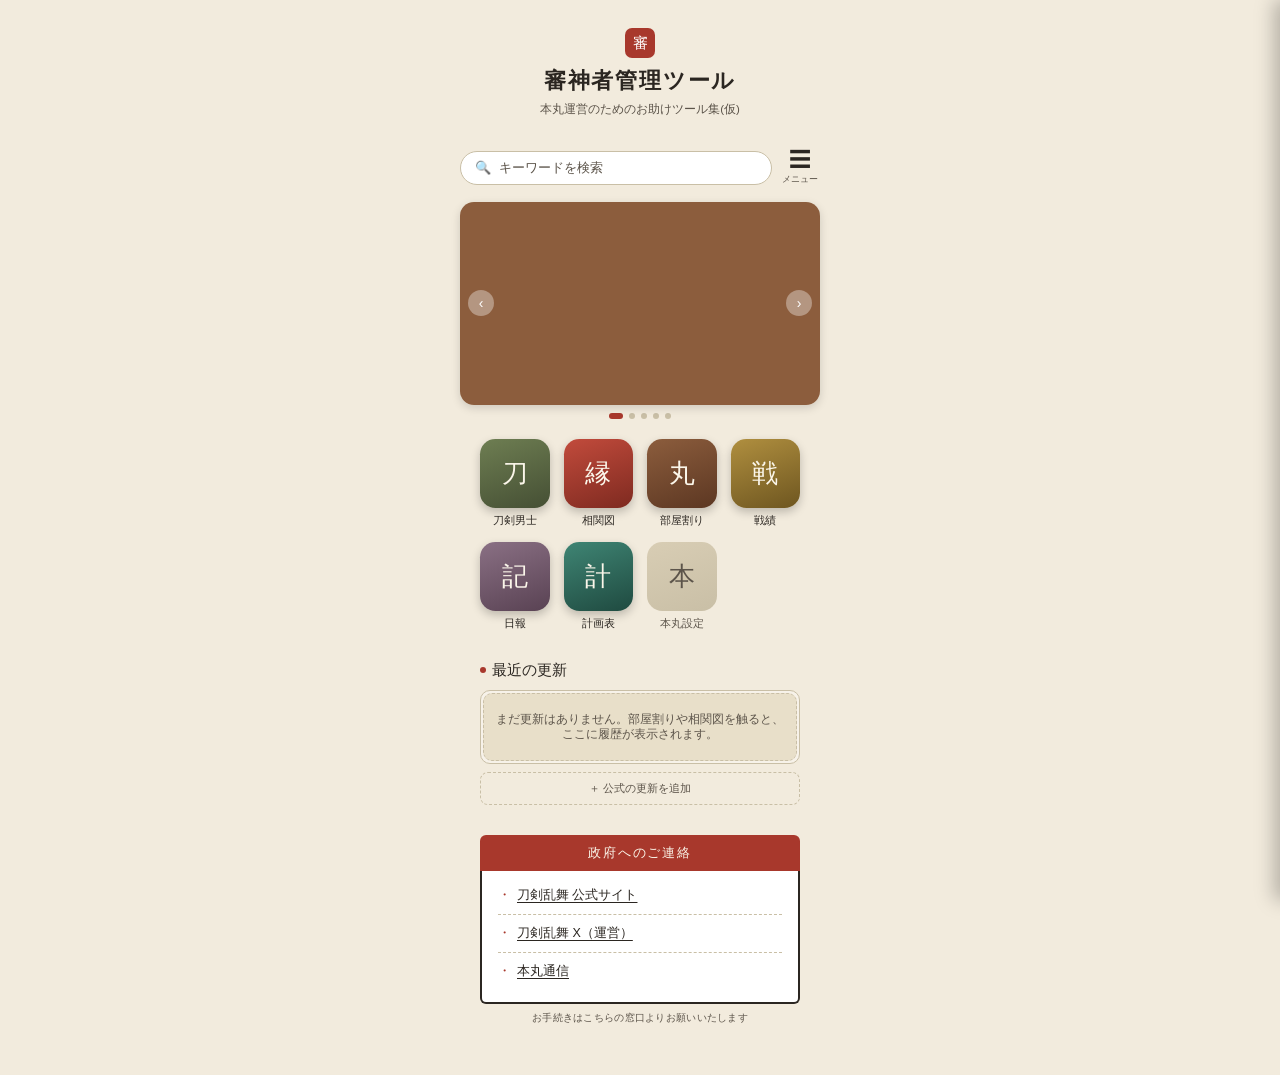
==== commit d50bc07e: "Update index.html" ====
--- a/index.html
+++ b/index.html
@@ -9,6 +9,7 @@
 </head>
 <body>
   <div id="app"></div>
-  <script src="assets/app.js?v=references-2"></script>
+  <script src="assets/storage-registry.js?v=domains-1"></script>
+  <script src="assets/app.js?v=schedule-2"></script>
 </body>
 </html>
--- a/assets/main.css
+++ b/assets/main.css
@@ -11,6 +11,8 @@
     --moss: #5B6B45;
     --gold: #9C7A2E;
     --hanko: #A8382C;
+    --indigo: #3F5A70;
+    --teal: #2F6B5E;
     --ink: #2B2621;
     --ink-soft: #5C544A;
     --tag-border: #C9BFA6;
@@ -302,7 +304,9 @@
   .app-icon-glyph.master { background: linear-gradient(160deg, #6E7E52, #454F34); }
   .app-icon-glyph.expcalc { background: linear-gradient(160deg, #B08F3F, #6E5620); }
   .app-icon-glyph.journal { background: linear-gradient(160deg, #8A7084, #594253); }
+  .app-icon-glyph.schedule { background: linear-gradient(160deg, #3F8574, #1F4A40); }
   #open-journal:focus-visible { outline: 2px solid #70536B; outline-offset: 5px; border-radius: 5px; }
+  #open-schedule:focus-visible { outline: 2px solid var(--teal); outline-offset: 5px; border-radius: 5px; }
   .app-icon-glyph.soon {
     background: linear-gradient(160deg, #D8CDB4, var(--tag-border));
     color: var(--ink-soft);
